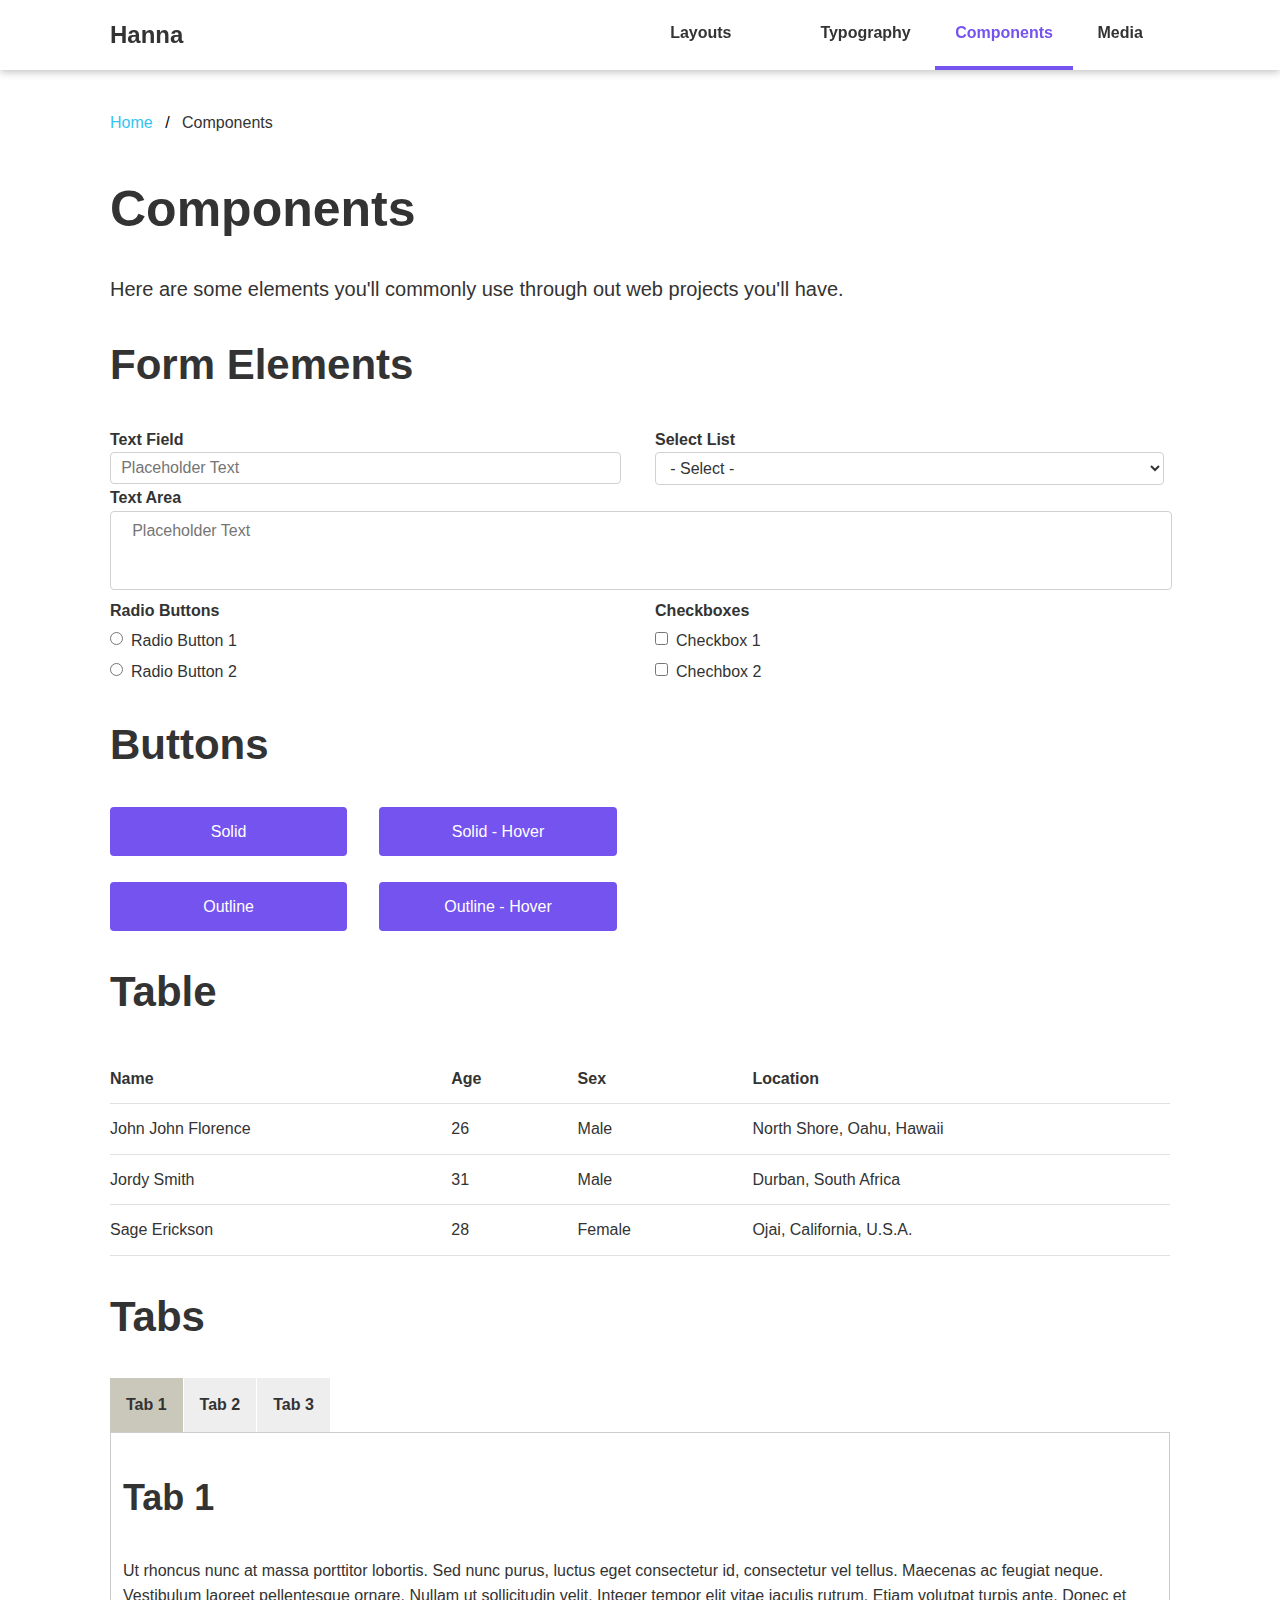
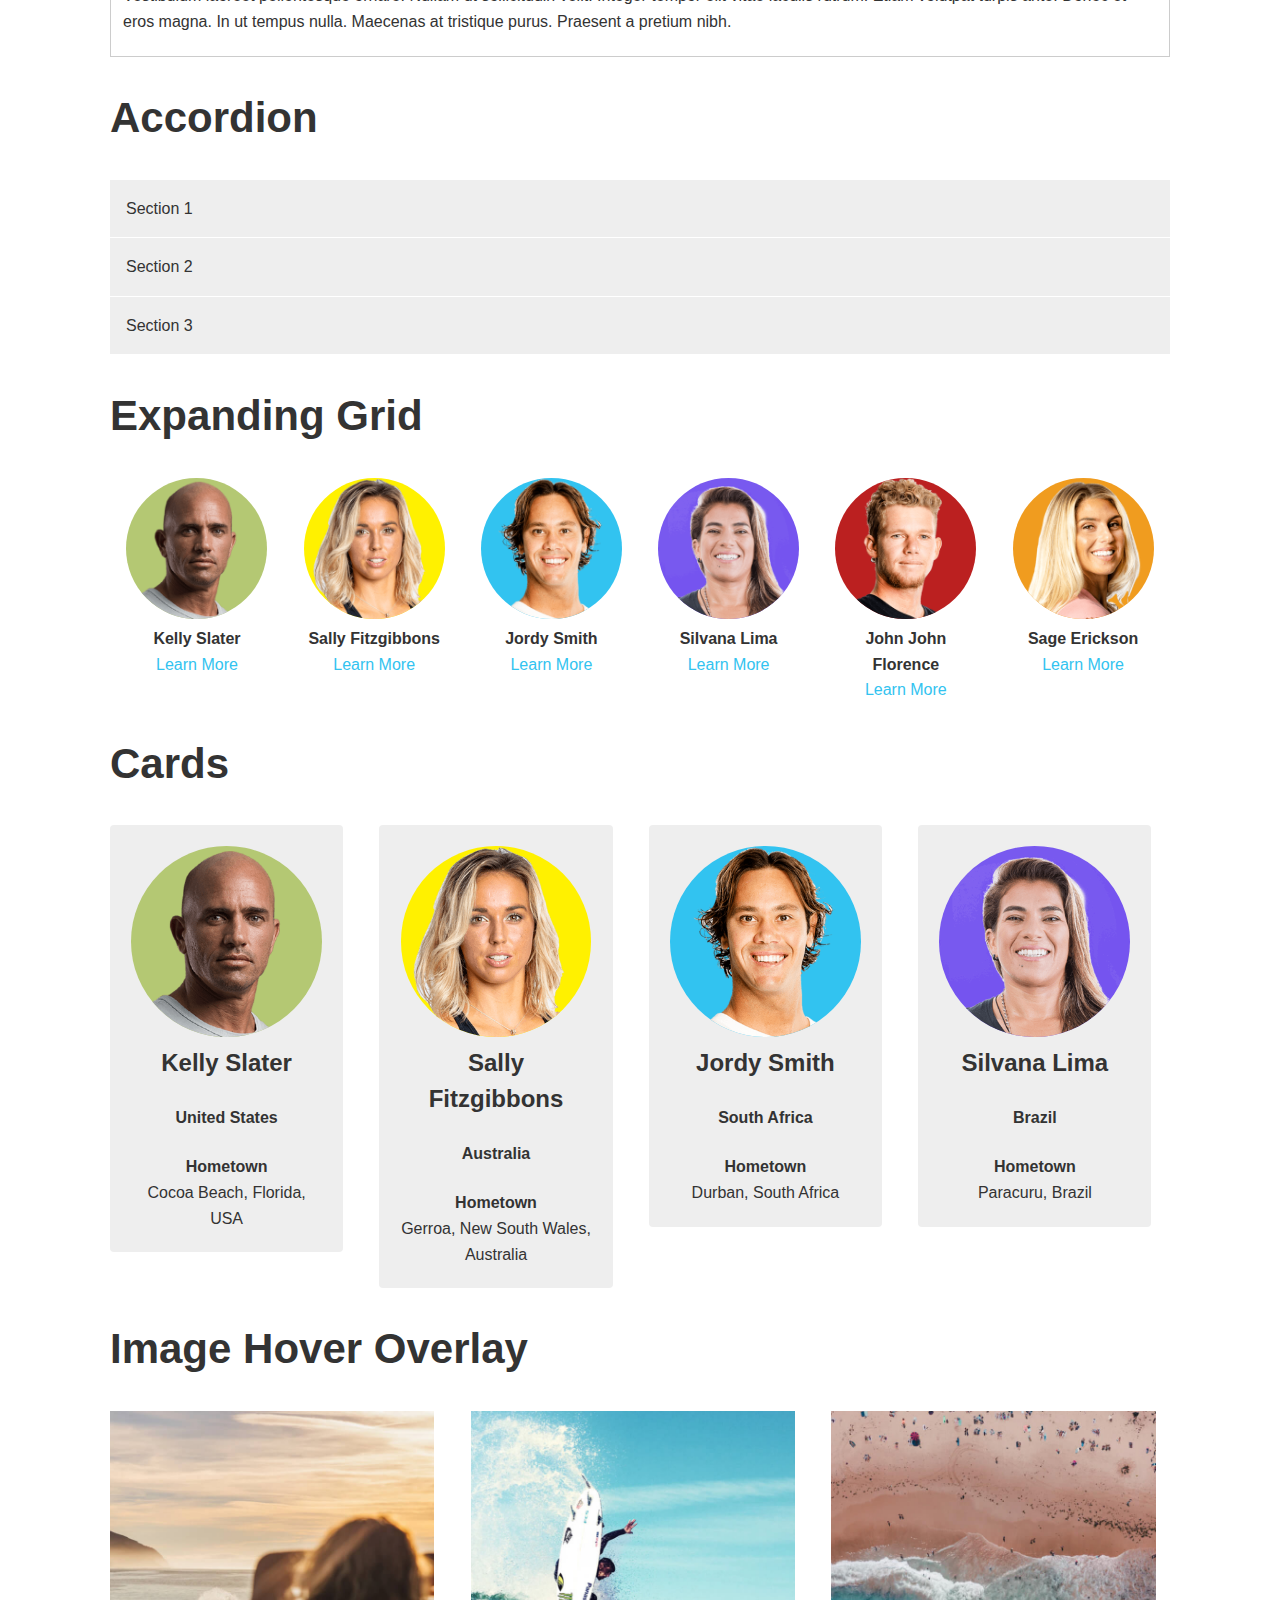
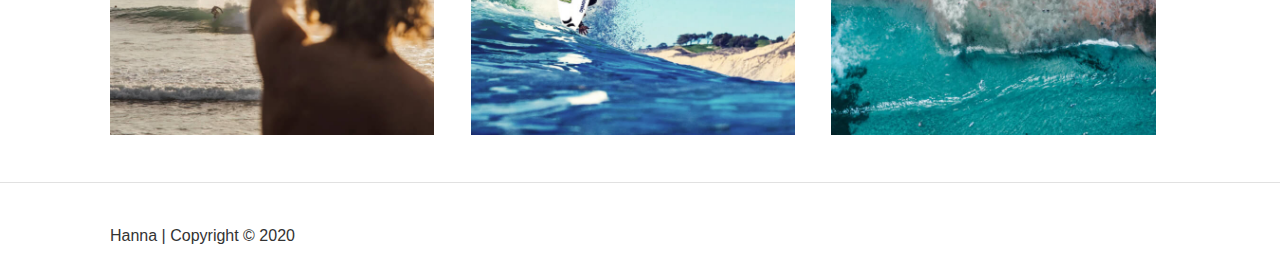
==== components.html @ 50923685 "Add files via upload" ====
<!DOCTYPE html>
<html lang="en">
<head>

  <!-- Basic Page Needs
  –––––––––––––––––––––––––––––––––––––––––––––––––– -->
  <meta charset="utf-8">
  <title>Hanna - Components</title>

  <!-- Mobile Specific Metas
  –––––––––––––––––––––––––––––––––––––––––––––––––– -->
  <meta name="viewport" content="width=device-width, initial-scale=1">

  <!-- CSS
  –––––––––––––––––––––––––––––––––––––––––––––––––– -->
  <link rel="stylesheet" href="css/normalize.css">
  <link rel="stylesheet" href="css/style.css">

</head>

    <body class="components">
    
    <nav>
        <div class="container">
            <div class="logo four columns">
                <a href="/">Hanna</a>
            </div>
            <div class="topnav eight columns">
                <ul>
                    <li><a href="layouts.html">Layouts</a></li>
                    <li><a href="colors.html"></a></li>
                    <li><a href="typography.html">Typography</a></li>
                    <li><a href="components.html" class="active">Components</a></li>
                    <li><a href="media.html">Media</a></li>
                    <li class="mobile"><a><span style="cursor:pointer" onclick="openNav()">&#9776; Menu</span></a></li>
                </ul>
            </div>
        </div>
  </nav>
        
        <div id="slidenav" class="slidenav">
        <a href="javascript:void(0)" class="closebtn" onclick="closeNav()">&times;</a>
        <a href="layouts.html">Layouts</a>
            <a href="colors.html">Colors</a>
            <a href="typography.html">Typography</a>
            <a href="components.html">Components</a>
            <a href="media.html">Media</a>
        </div>

    
    <!--Primary Page Layout
------------------------------------------------------- -->
<div class="container">

<ul class="breadcrumb">
<li><a href="/">Home</a></li>
<li>Components</li>
    </ul>
    
<h1>Components</h1>
<p class="lead">Here are some elements you'll commonly use through out web projects you'll have.</p>
    
<h2>Form Elements</h2>
<div class="row">
    <div class="six columns">
    <label>Text Field</label>
        <input type="text" placeholder="Placeholder Text">
</div>
<div class="six columns">
    <label>Select List</label>
        <select>
            <option value="" selected="selected">- Select -</option>
            <option value="1">option 1</option>
             <option value="2">option 2</option>
    </select>
</div>  
    
    <label>Text Area</label>
    <textarea placeholder="Placeholder Text"></textarea>
    </div>
    
<div class="row">
    <div class="six columns">
    <label>Radio Buttons</label>
    <div class="radio-checkbox">
        <input type="radio"><label>Radio Button 1</label>
        </div>
         <div class="radio-checkbox">
        <input type="radio"><label>Radio Button 2</label>
        </div>
        </div>
    
    <div class="six columns">
    <label>Checkboxes</label>
    <div class="radio-checkbox">
        <input type="checkbox"><label>Checkbox 1</label>
        </div>
         <div class="radio-checkbox">
        <input type="checkbox"><label>Chechbox 2</label>
        </div>
    </div>
    </div>
   
    
    
    <h2>Buttons</h2>
    <div class="row button-row">
    <div class="three columns">
        <a class="button" href="#">Solid</a>
        </div>
        <div class="three columns">
            <a class="button hover" href="#">Solid - Hover</a>
        </div>
        <div class="three columns"></div>
        <div class="three columns"></div>
    </div>
    <br>
    <div class="row button-row">
    <div class="three columns">
        <a class="button outline" href="#">Outline</a>
        </div>
        <div class="three columns">
            <a class="button outline hover" href="#">Outline - Hover</a>
        </div>
        <div class="three columns"></div>
        <div class="three columns"></div>
    </div>
    
    
    <h2>Table</h2>
    <div class="row">
    <table>
        <thead>
        <tr>
            <th>Name</th>
            <th>Age</th>
            <th>Sex</th>
            <th>Location</th>
            </tr>
        </thead>
    <tbody>
        <tr>
        <td>John John Florence</td>
            <td>26</td>
            <td>Male</td>
            <td>North Shore, Oahu, Hawaii</td>
        </tr>
        <tr>
        <td>Jordy Smith</td>
            <td>31</td>
            <td>Male</td>
            <td>Durban, South Africa</td>
        </tr>
        <tr>
        <td>Sage Erickson</td>
            <td>28</td>
            <td>Female</td>
            <td>Ojai, California, U.S.A.</td>
        </tr>
        </tbody>
         </table>
    </div>
        
 
    
  <h2>Tabs</h2>  
<div class="tab">
    <button class="tablinks" onclick="openCity(event, 'Tab1')" id="defaultOpen">Tab 1</button>
    <button class="tablinks" onclick="openCity(event, 'Tab2')">Tab 2</button>
    <button class="tablinks" onclick="openCity(event, 'Tab3')">Tab 3</button>
    </div>
    
    
<div id="Tab1" class="tabcontent">
    <h3>Tab 1</h3>
    <p>Ut rhoncus nunc at massa porttitor lobortis. Sed nunc purus, luctus eget consectetur id, consectetur vel tellus. Maecenas ac feugiat neque. Vestibulum laoreet pellentesque ornare. Nullam ut sollicitudin velit. Integer tempor elit vitae iaculis rutrum. Etiam volutpat turpis ante. Donec et eros magna. In ut tempus nulla. Maecenas at tristique purus. Praesent a pretium nibh.</p>
    </div>
    
<div id="Tab2" class="tabcontent">
    <h3>Tab 2</h3>
    <p>Ut rhoncus nunc at massa porttitor lobortis. Sed nunc purus, luctus eget consectetur id, consectetur vel tellus. Maecenas ac feugiat neque. Vestibulum laoreet pellentesque ornare. Nullam ut sollicitudin velit. Integer tempor elit vitae iaculis rutrum. Etiam volutpat turpis ante. Donec et eros magna. In ut tempus nulla. Maecenas at tristique purus. Praesent a pretium nibh.</p>
    </div>
    
    <div id="Tab3" class="tabcontent">
    <h3>Tab 3</h3>
    <p>Ut rhoncus nunc at massa porttitor lobortis. Sed nunc purus, luctus eget consectetur id, consectetur vel tellus. Maecenas ac feugiat neque. Vestibulum laoreet pellentesque ornare. Nullam ut sollicitudin velit. Integer tempor elit vitae iaculis rutrum. Etiam volutpat turpis ante. Donec et eros magna. In ut tempus nulla. Maecenas at tristique purus. Praesent a pretium nibh.</p>
    </div>
    
    
    
<h2>Accordion</h2>
<div class="row">
    <button class="accordion">Section 1</button>
    <div class="panel">
    <p>Lorem ipsum dolor sit amet, consectetur adipisicing elit, sed do eiusmod tempor incididunt ut labore et dolore magna aliqua. Ut enim ad minim veniam, quis nostrud exercitation ullamco laboris nisi ut aliquip ex ea commodo consequat.</p>
    </div>
    
    
    <button class="accordion">Section 2</button>
    <div class="panel">
    <p>Lorem ipsum dolor sit amet, consectetur adipisicing elit, sed do eiusmod tempor incididunt ut labore et dolore magna aliqua. Ut enim ad minim veniam, quis nostrud exercitation ullamco laboris nisi ut aliquip ex ea commodo consequat.</p>
    </div> 
    
     <button class="accordion">Section 3</button>
    <div class="panel">
    <p>Lorem ipsum dolor sit amet, consectetur adipisicing elit, sed do eiusmod tempor incididunt ut labore et dolore magna aliqua. Ut enim ad minim veniam, quis nostrud exercitation ullamco laboris nisi ut aliquip ex ea commodo consequat.</p>
    </div>
    </div>
    


<h2>Expanding Grid</h2>
    <div class="row expanding-grid">
    <div class="two columns" onclick="openTab('b1');">
        <img class="headshot secondary-3" src="images/hs-kelly.png">
        <h6>Kelly Slater</h6>
        <a onclick="openTab('b1');">Learn More</a>
        </div>
        
        <div class="two columns" onclick="openTab('b2');">
        <img class="headshot secondary-5" src="images/hs-sally.png">
        <h6>Sally Fitzgibbons</h6>
        <a onclick="openTab('b2');">Learn More</a>
        </div>
        
         <div class="two columns" onclick="openTab('b3');">
        <img class="headshot primary-1" src="images/hs-jordy.png">
        <h6>Jordy Smith</h6>
        <a onclick="openTab('b3');">Learn More</a>
        </div>
        
         <div class="two columns" onclick="openTab('b4');">
        <img class="headshot primary-2" src="images/hs-silvana.png">
        <h6>Silvana Lima</h6>
        <a onclick="openTab('b4');">Learn More</a>
        </div>
             
         <div class="two columns" onclick="openTab('b5');">
        <img class="headshot secondary-4" src="images/hs-john.png">
        <h6>John John Florence</h6>
        <a onclick="openTab('b5');">Learn More</a>
        </div>    
        
        <div class="two columns" onclick="openTab('b6');">
        <img class="headshot secondary-6" src="images/hs-sage.png">
        <h6>Sage Erickson</h6>
        <a onclick="openTab('b6');">Learn More</a>
        </div>  
    </div>




<!-- Full-width columns: (hidden by default) -->
<div id="b1" class="containerTab" style="display:none;">
    <span onclick="this.parentElement.style.display='none'" class="closebtn">&times;</span>
    <div class="row">
        <div class="four columns">
            <h3>Kelly Slater</h3>
        </div>
        <div class="eight columns">
        <h6>Bio</h6>
        <p>Kelly Slater is the greatest surfer of all time. He has a death grip on nearly every major record in the sport, including his 11 World Titles, 55 career victories, as well as being the youngest and oldest World Champion in men’s history. He ushered in a new era of high-performance surfing when he arrived on the scene in 1990, incorporating intentional fin releases and a m...</p>
        </div>
    </div>
    </div>
    
    
 <div id="b2" class="containerTab" style="display:none;">
    <span onclick="this.parentElement.style.display='none'" class="closebtn">&times;</span>
    <div class="row">
        <div class="four columns">
            <h3>Sally Fitzgibbons</h3>
        </div>
        <div class="eight columns">
        <h6>Bio</h6>
        <p>Sally Fitzgibbons was born an athlete. From an early age she decided she wanted to be a champion at something. She played soccer, touch football and cross-country running, and ended up a national champion middle distance runner in High School. For Fitzgibbons, all those sports fed off each other, but ultimately, her love for surfing is what won out. It’s hard...</p>
        </div>
    </div>
    </div>   

<div id="b3" class="containerTab" style="display:none;">
    <span onclick="this.parentElement.style.display='none'" class="closebtn">&times;</span>
    <div class="row">
        <div class="four columns">
            <h3>Jordy Smith</h3>
        </div>
        <div class="eight columns">
        <h6>Bio</h6>
        <p>Jordy Smith set off one of the biggest bidding wars in industry history after winning the World Junior Championship in 2006 and the Qualifying Series in 2007. Though he was being lobbied by the likes of Tiger Woods and Michael Jordan to join Nike, he elected to go with O’Neill, who he’s been with ever since. He earned his first two Championship Tour wins in...</p>
        </div>
    </div>
    </div>  


<div id="b4" class="containerTab" style="display:none;">
    <span onclick="this.parentElement.style.display='none'" class="closebtn">&times;</span>
    <div class="row">
        <div class="four columns">
            <h3>Silvana Lima</h3>
        </div>
        <div class="eight columns">
        <h6>Bio</h6>
        <p>Silvana Lima is a warrior. There’s no other word to describe a woman with her skill, determination and resilience. She started well behind the line, growing up in a snack-shack on the sand in Paracuaru, Brazil, owned by her parents. She learned to surf on a piece of wood that she adorned with a makeshift fin herself. Her first “real” board was a hand-me...</p>
        </div>
    </div>
    </div>  

<div id="b5" class="containerTab" style="display:none;">
    <span onclick="this.parentElement.style.display='none'" class="closebtn">&times;</span>
    <div class="row">
        <div class="four columns">
            <h3>John John Florence</h3>
        </div>
        <div class="eight columns">
        <h6>Bio</h6>
        <p>John John Florence is one of only five surfers in men’s Championship Tour history to clinch his first two World Titles in back-to-back fashion. Mark Richards, Tom Carroll, Tom Curren and the late Andy Irons are the only other members of that elite club. The mild-mannered prodigy from the North Shore of Oahu has been living in the public’s eye since the age of…</p>
        </div>
    </div>
    </div>  

<div id="b6" class="containerTab" style="display:none;">
    <span onclick="this.parentElement.style.display='none'" class="closebtn">&times;</span>
    <div class="row">
        <div class="four columns">
            <h3>Sage Erickson</h3>
        </div>
        <div class="eight columns">
        <h6>Bio</h6>
        <p>After five years of battling on the Championship Tour Sage Erickson is just beginning to settle in. She notched her first Championship Tour victory in 2017 at the Vans US Open of Surfing and cracked the Top 10 on the Jeep Leaderboard for the second-straight season. She’s come a long way from her early years of struggling at the elite level. Erickson was born in..</p>
        </div>
    </div>
    </div>  
    
<h2>Cards</h2>
<div class="row">
    <div class="card three columns">
        <img class="headshot secondary-3" src="images/hs-kelly.png">
    <h5>Kelly Slater</h5>
    <h6>United States</h6>
    <label>Hometown</label>
    <p>Cocoa Beach, Florida, USA</p>
    </div>
    
     <div class="card three columns">
        <img class="headshot secondary-5" src="images/hs-sally.png">
    <h5>Sally Fitzgibbons</h5>
    <h6>Australia</h6>
    <label>Hometown</label>
    <p>Gerroa, New South Wales, Australia</p>
    </div>
    
     <div class="card three columns">
        <img class="headshot primary-1" src="images/hs-jordy.png">
    <h5>Jordy Smith</h5>
    <h6>South Africa</h6>
    <label>Hometown</label>
    <p>Durban, South Africa</p>
    </div>
    
      <div class="card three columns">
        <img class="headshot primary-2" src="images/hs-silvana.png">
    <h5>Silvana Lima</h5>
    <h6>Brazil</h6>
    <label>Hometown</label>
    <p>Paracuru, Brazil</p>
    </div>
    </div>

 




 <h2>Image Hover Overlay</h2>
<div class="row">
    <div class="four columns image-container">
        <img src="images/overlay-01.jpg">
        <div class="overlay">
            <div class="text">"Sometimes in the morning, when it's a good surf, I go out there, and I don't feel like it's a bad world."</div>
        </div>
    </div>

     <div class="four columns image-container">
        <img src="images/overlay-02.jpg">
        <div class="overlay">
            <div class="text">"Surfing's the source. Can change your life. Swear to God." </div>
        </div>
    </div>
    
     <div class="four columns image-container">
        <img src="images/overlay-03.jpg">
        <div class="overlay">
            <div class="text">"Thank God for a few free waves."</div>
        </div>
    </div>
    </div>
    </div>



     <footer>
        <div class="container">
        <p>Hanna | Copyright © 2020</p>
        </div>
    </footer>
    
    <!-- End Document
        ----------------------------------------------------- -->
    
    <script src="./script.js"></script>
    
</body>
</html>
---- css/style.css ----
/* Base Styles
-------------------------------------------*/
body {
    font-size: 16px;
    line-height: 1.6;
    font-weight: 400;
    font-family: Montserrat, Arial, sans-serif;
    color: #333;
    margin-top: 100px;
}
img {
    max-width: 100%
}

/* Home Styles
------------------------------------------*/
.home {
    background: linear-gradient(180deg, #00C5FF 0%, #B4C873 100%) no-repeat;
    color: #FFF;
    height: 100vh;
    margin: 0;
}
.home .container {
    padding-top: 40vh;
text-align: center;
}
.home p {
    margin-bottom: 0;
}
.home h1 {
    margin-top: 0;
}

/*Navigation
-------------------------------------------------------*/
nav {
    position: fixed;
    background: #FFF;
    top: 0;
    left: 0;
    width: 100%;
    z-index: 1;
    box-shadow: 0 2px 8px 0 rgba(0,0,0,0.25);
}
nav a {
    color:#333;
    font-weight: bold;
}
nav .topnav li.mobile {
    display: none;
}
@media (max-width: 903px) {
    nav. topnav ul li{
        display: none;
    }
    nav .topnav ul li.mobile {
        display: inline-block;
    }
    nav .eight.columns,
    nav .four.columns {
        width: 48%;
    }
}
.logo {
    font-size: 24px;
    margin-top: 16px;
}
.logo a:hover {
    color: #7453EF;
    text-decoration: none;
}
.topnav {
    text-align: right;
}
.topnav ul {
    margin: 0;
    padding: 0;
}
.topnav ul li {
    display: inline-block;
    vertical-align: top;
}
.topnav a{
    padding: 20px;
    border-bottom: 4px solid #FFF;
    display: block;
    transition: background-color 0.8s ease;
}
.topnav a.active {
    padding: 20px;
    border-bottom: 4px solid #7453EF;
    color: #7453EF;
}
.topnav a:hover {
    background: #7453EF;
    border-bottom: 4px solid #7453EF;
    color: #FFF;
    text-decoration: none;
}

.slidenav {
    height 100%;
    width: 0;
    position: fixed;
    z-index: 1;
    top: 0;
    left: 0;
    background-color: #111;
    overflow-x: hidden;
    transition: 0.5s;
    padding-top: 60px;
}
.slidenav a {
    padding: 8px 8px 8px 32px;
    text-decoration: none;
    color: #818181;
    display: block;
    transition: 0.3s;
}
.slidenav a:hover {
    color: #f1f1f1;
    text-decoration: none;
}
.slidenav .closebtn {
    position: absolute;
    top: 0;
    right: 25px;
    font-size: 36px;
    margin-left: 50px;
}
@media screen and (max-height: 450px) {
    .slidenav {
        padding-top: 15px;
    }
    .slidenav a {
        font-size: 18px;
    }
}

/*Breadcrumbs
________________________________________________ */
ul.breadcrumb {
    padding: 10px 16px 10px 0;
    list-style: none;
}
ul.breadcrumb li {
    display: inline;
}
ul.breadcrumb li+li:before {
    padding: 8px;
    color: black;
    content: "/\00a0";
}

/* Grid
________________________________________________ */
.container {
    position: relative;
    max-width: 1060px;
    margin: 0 auto;
    padding: 0 20px;
}
.column,
.columns {
    display: inline-block;
    vertical-align: top;
    margin-left: 3%;
}
.column:first-child,
.columns:first-child {
    margin-left: 0;
}
.one.column {
    width: 4.6%;
}
.one.columns {
    width: 5.1%;
}
.two.columns {
    width: 13.3%;
}
.three.columns {
    width: 22%;
}
.four.columns {
    width: 30.6%;
}
.five.columns {
    width: 39.3%
}
.six.columns {
    width: 48%;
}
.seven.columns {
    width: 56.6%
}
.eight.columns {
    width: 65.3%;
}
.nine.columns {
    width: 74.0%;
}
.ten.columns {
    width: 82.6%;
}
.eleven.columns {
    width: 91.3%
}
.twelve.columns {
    width: 100%;
    margin-left: 0;
}

@media (max-width: 550px) {
    .one.column,
    .one.columns,
    .two.columns,
    .three.columns,
    .four.columns,
    .five.columns,
    .six.columns,
    .seven.columns,
    .eight.columns,
    .nine.columns,
    .ten.columns,
    .eleven.columns,
    .twelve.columns {
        width: 100%;
    }
.column,
    .columns {
        margin-left: 0%
    }
}
.example-grid .column,
.example-grid .columns {
    background: #EEE;
    text-align: center;
    border-radius: 4px;
    text-transform: uppercase;
    height: 30px;
    line-height: 30px;
    margin-bottom: 24px;
    font-weight: 600;
}


/* Footer
--------------------------------------------------------- */
footer {
    border-top: 1px solid #E1E1E1;
    margin-top: 48px;
    padding: 24px 0 0;
}




/* Colors Styles
--------------------------------------------------------- */
.colors .row {
    margin=bottom: 24px;
}
.colors h3 {
    margin:0;
}
.colors h4 {
    margin: 0;
}
.colors p {
    margin-top: 8px;
}
.color {
    width: 100%;
    height: 60px;
}


/* Primary Colors
--------------------------------------------------------- */
.primary .primary-1,
.primary .primary-2,
.primary .primary-3 {
    height: 140px;
}
.primary-1 {
    background: #32C3F0;
}
.primary-2 {
    background: #7453EF;
}
.primary-3 {
    background: #333;
}

/* Secondary Colors
--------------------------------------------------------- */
.secondary-1 {
    background: #EEE;
}
.secondary-2 {
    background: #CAC7BB;
}
.secondary-3 {
    background: #B4C873;
}
.secondary-4 {
    background: #BB2020;
}
.secondary-5 {
    background: #FFF100;
}
.secondary-6 {
    background: #F09C1F;
}


/* Typography Page Specifics
--------------------------------------------------------- */
.typography .row {
    margin-bottom: 48px;
}
.typography .row h1,
.typography .row h2,
.typography .row h3,
.typography .row h4,
.typography .row h5,
.typography .row h6 {
    margin: 0;
}

/* Typography 
--------------------------------------------------------- */
h1, h2, h3, h4, h5, h6 {
    font-weight: bold;
}
h1 {
    font-size: 50px;
    line-height: 1.2;
}
h2 {
    font-size: 42px;
    line-height: 1.25;
}
h3 {
    font-size: 36px;
    line-height: 1.3;
}
h4 {
    font-size: 30px;
    line-height: 1.35;
}
h5 {
    font-size: 24px;
    line-height: 1.5;
}
h6 {
    font-size: 16px;
    line-height: 1.6;
}

h1.mobile {
    font-size: 40px;
}
h2.mobile {
    font-size: 36px;
}
h3.mobile {
    font-size: 30px;
}
h4.mobile {
    font-size: 24px;
}
h5.mobile {
    font-size: 18px;
}
h6.mobile {
    font-size: 16px;
}


@media (max-width: 550px) {
    h1 {
        font-size: 40px;
    }
    h2 {
        font-size: 36px;
    }
    h3 {
        font-size: 30px;
    }
    h4 {
        font-size: 24px;
    }
    h5 {
        font-size: 18px;
    }
    h6 {
        font-size: 16px;
    }
    .mobile {
        display: none;
    }
}

hr {
    margin-top: 24px;
    margin-bottom: 24px;
    border-width: 0;
    border-top: 1px solid #E1E1E1;
}
p.lead {
    font-size: 20px;
    line-height: 1.6;
}
p.italic {
    font-style: italic;
}

/* Blockquote 
--------------------------------------------------------- */
blockquote {
    border-left: 4px solid #7453EF;
    font-style: italic;
    font-size: 20px;
    line-height: 1.6;
    margin-left: 0;
    padding: 8px 0 8px 36px;
}

/* Links 
--------------------------------------------------------- */
a {
    color: #32C3F0;
    text-decoration: none;
}
a:hover {
    color: #2799BD;
    text-decoration: underline;
}


/* Form Elements
--------------------------------------------------------- */

label,
legend {
    display: block;
    font-weight: bold;
}
textarea {
    min-height: 65px;
    padding-top: 6px;
    padding-bottom: 6px;
    resize: none;
}
input[type="email"],
input[type="number"],
input[type="search"],
input[type="text"],
input[type="tel"],
input[type="url"],
input[type="password"],
textarea,
select {
    padding: 6px 2%;
    background-color: #fff;
    border: 1px solid #D1D1D1;
    border-radius: 4px;
    box-shadow: none;
    width: 96%;
}
input[type="email"],
input[type="number"],
input[type="search"],
input[type="text"],
input[type="tel"],
input[type="url"],
input[type="password"],
textarea {
    -webkit-appearance: none;
    -moz-appearance: none;
    appearance: none; }

input[type="email"]:focus,
input[type="number"]:focus,
input[type="search"]:focus,
input[type="text"]:focus,
input[type="tel"]:focus,
input[type="url"]:focus,
input[type="password"]:focus,
textarea: focus,
select:focus {
    border: 1px solid #33C3F0;
    outline: 0;}

input[type="checkbox"],
input[type="radio"] {
    display: inline;
}
select {
    width: 100%;
}
.radio-checkbox input,
.radio-checkbox label {
    display: inline-block;
    vertical-align: middle;
    font-weight: normal;
}
.radio-checkbox label {
    margin-left: 8px;
    margin-top: 5px;
}




/* Buttons
--------------------------------------------------------- */
.button,
button,
input[type="submit"],
input[type="reset"],
input[type="button"] {
    display: inline-block;
    padding: 10px 5%;
    color: #FFF;
    text-align: center;
    text-decoration: none;
    background-color: #7453EF;
    border: 2px solid #7453EF;
    cursor: pointer;
    border-radius: 4px;
}
.button:hover,
button:hover,
input[type="submit"]:hover,
input[type="reset"]:hover,
input[type="button"]:hover {
    color: #FFF;
    border: 2px solid 35C41BD;
    background-color: #5C41BD;
    outline: 0;
    text-decoration: none;
}
.button.outline: {
    background-color: transparent;
    color: #7453EF;
}
.button.outline:hover {
    background-color: #7453EF;
    border: 2px solid #7453EF;
    color: #FFF;
}
.button-row .button {
    width: 90%;
}


table {
    width: 100%;
}
th,
td {
    padding: 12px 15px;
    text-align: left;
    border-bottom: 1px solid #E1E1E1;
}
th:first-child,
td:first-child {
  padding-left: 0;
}
th:last-child,
td:last-child {
    padding-right: 0;
}


.tab {
    overflow: hidden;
    border-bottom: 1px solid #ccc;
}
.tab button {
    background-color: #EEEEEE;
    color: #333;
    float: left;
    border: none;
    outline: none;
    cursor: pointer;
    padding: 14px 16px;
    transition: 0.3s;
    font-weight: bold;
    border-radius: 0;
    margin-right: 1px;
}
.tab button:hover {
    background-color: #CAC7BB;
}
.tab button.active {
    background-color: #CAC7BB;
}
.tabcontent {
    display: none;
    padding: 6px 12px;
    border: 1px solid #ccc;
    border-top: none;
}


.accordion {
    background-color: #EEEEEE;
    color: #333;
    cursor: pointer;
    padding: 16px;
    width: 100%;
    border: none;
    text-align: left;
    outline: none;
    transition: 0.4s;
    margin-bottom: 1px;
    border-radius: 0;
}
.accordion.active,
.accordion:hover {
    background-color: #CAC7BB;
    border: none;
    color: inherit;
}
.accordion.active:after {
    content: "\2212";
}
.panel {
    padding: 0 18px;
    background-color: white;
    max-height: 0;
    overflow: hidden;
    transition: max-height 0.2s ease-out;
}

.expanding-grid {
    text-align: center;
}
.expanding-grid h6 {
    margin: 0;
}
.expanding-grid .column {
    text-align: center;
    font-size: 25px;
    cursor: pointer;
    color: white;
}
img.headshot {
    border-radius: 100%;
}
.containerTab {
    position: relative;
    border-top: 1px solid #CCC;
    border-bottom: 1px solid #CCC;
    margin-top: 36px;
}
.closebtn {
    position: absolute;
    right: 0;
    top: 0;
    font-size: 35px;
    cursor: pointer;
}


.card {
    background: #EEEEEE;
    border-radius: 4px;
    text-align: center;
    padding: 2%;
    transition: box-shadow 0.2s ease-out;
}
.card:hover {
    box-shadow: 0 0px 8px 0 rgba(0,0,0,0.25);
}
.card.three.columns {
    width: 18%;
}
@media (max-width: 800px) {
    .card.three.columns {
        width: 43%;
        margin: 0 1%;
        margin-bottom: 24px;
    }
}
@media (max-width: 550px) {
    .card.three.columns {
        width: 94%;
    }
}
.card h5 {
    margin: 0;
}
.card h6 {
    margin: 24px 0;
}
.card p {
    margin: 0;
}

.image-container {
    position: relative;
}
.image-container img {
    margin-bottom: -8px;
}
.image-container .overlay {
    position: absolute;
    top: 0;
    bottom: 0;
    left: 0;
    right: 0;
    height: 100%;
    width: 100%;
    opacity: 0;
    transition: .5s ease;
    background-color: rgba(116,83,239,0.80);
}
.image-container:hover .overlay {
    opacity: 1;
}
.image-container .text {
    color: white;
    font-size: 24px;
    position: absolute;
    top: 50%;
    left: 36%;
    -webkit-transform: translate(-28%, -50%);
    -ms-transform: translate(-28%, -50%);
    transform: translate(-28%, -50%);
    text-align: center;
}
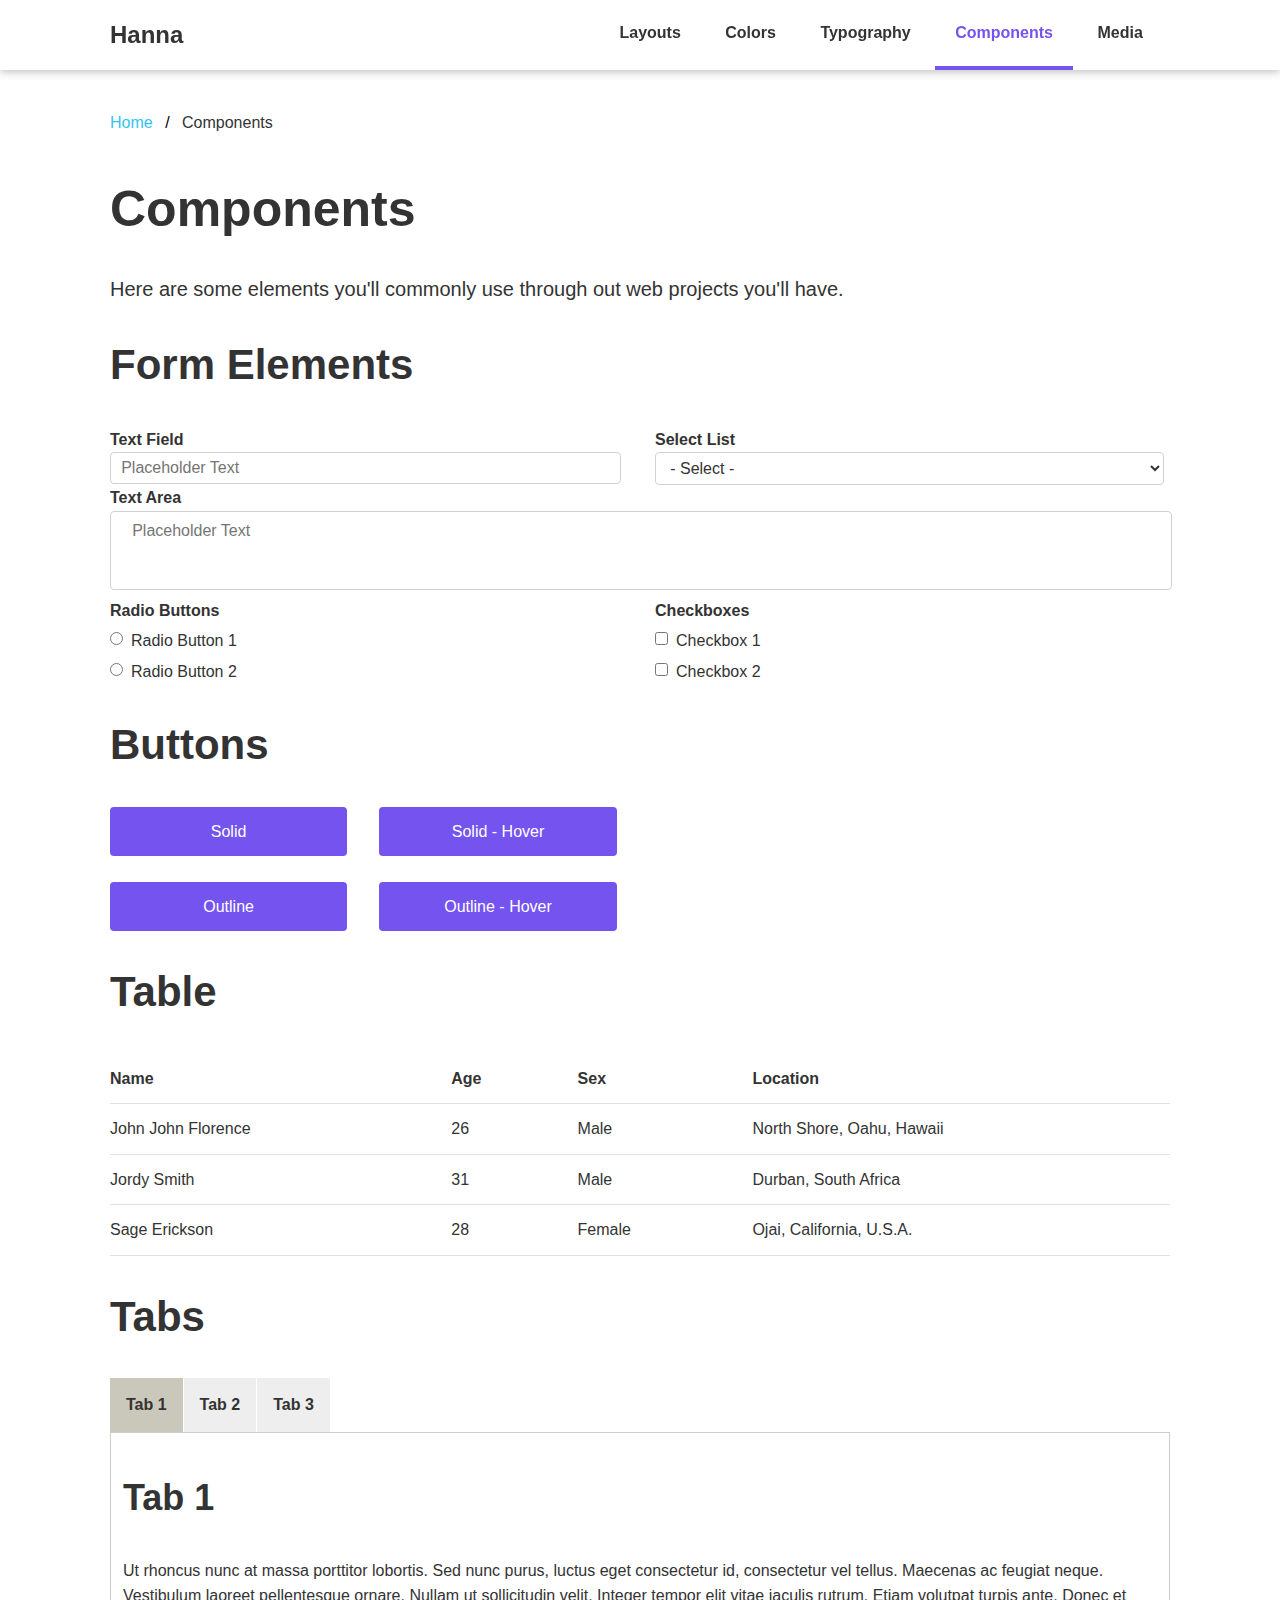
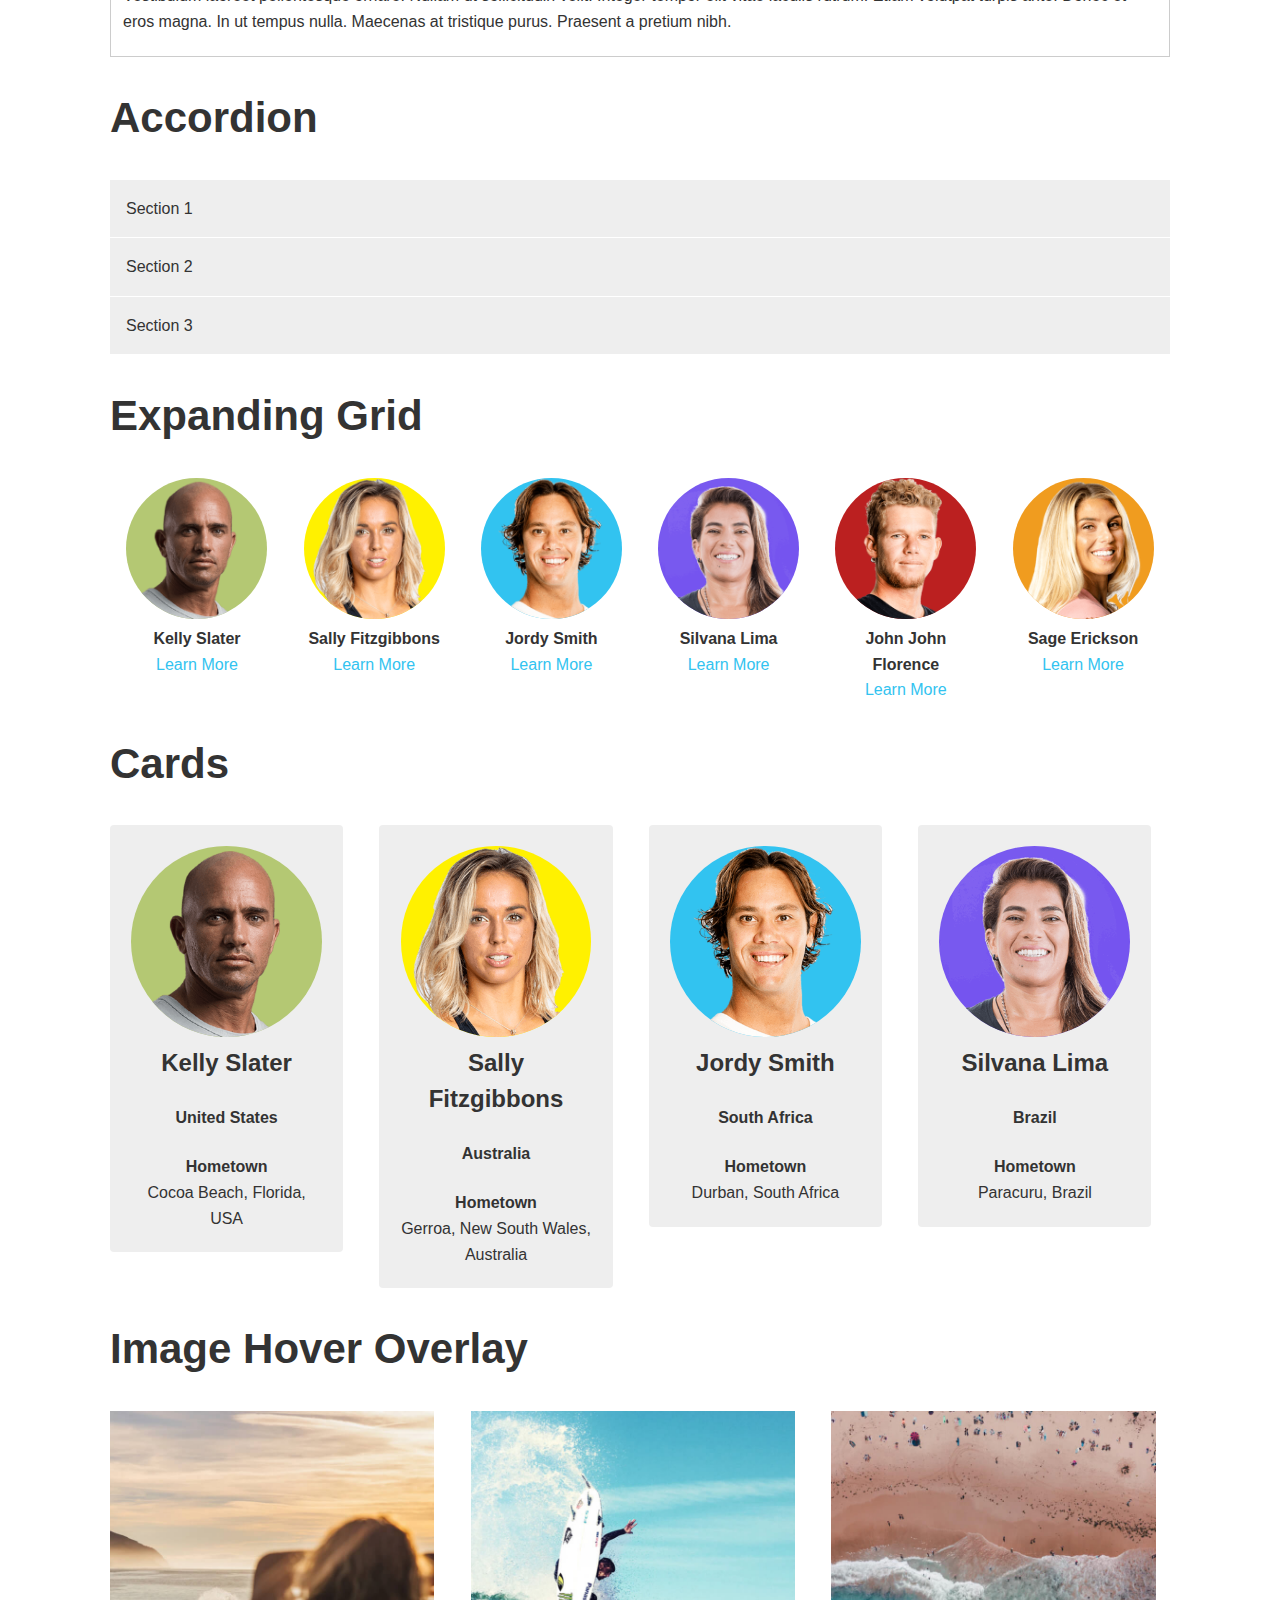
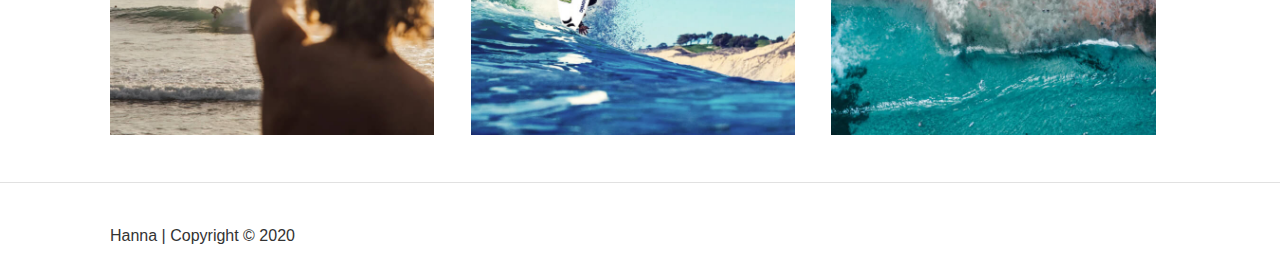
==== commit ee23d2c5: "Add files via upload" ====
--- a/components.html
+++ b/components.html
@@ -28,7 +28,7 @@
             <div class="topnav eight columns">
                 <ul>
                     <li><a href="layouts.html">Layouts</a></li>
-                    <li><a href="colors.html"></a></li>
+                    <li><a href="colors.html">Colors</a></li>
                     <li><a href="typography.html">Typography</a></li>
                     <li><a href="components.html" class="active">Components</a></li>
                     <li><a href="media.html">Media</a></li>
@@ -96,7 +96,7 @@
         <input type="checkbox"><label>Checkbox 1</label>
         </div>
          <div class="radio-checkbox">
-        <input type="checkbox"><label>Chechbox 2</label>
+        <input type="checkbox"><label>Checkbox 2</label>
         </div>
     </div>
     </div>
